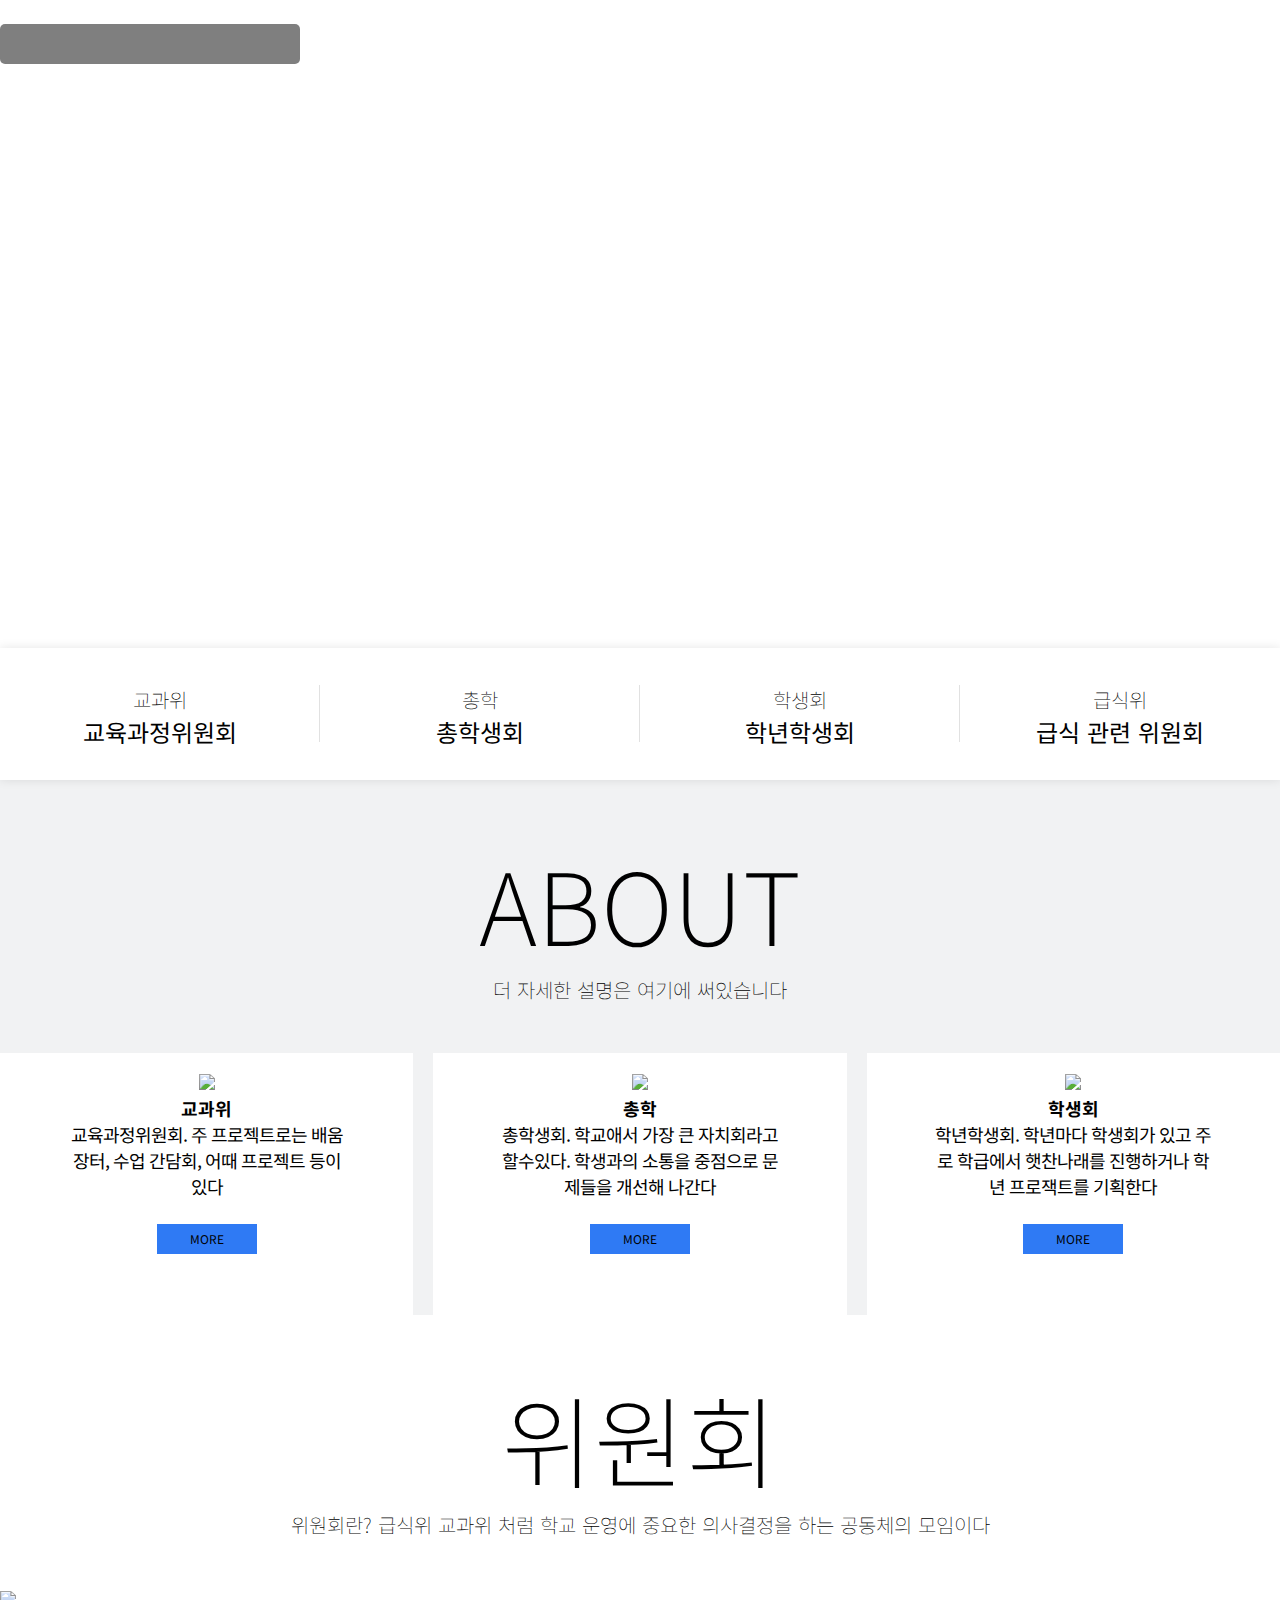
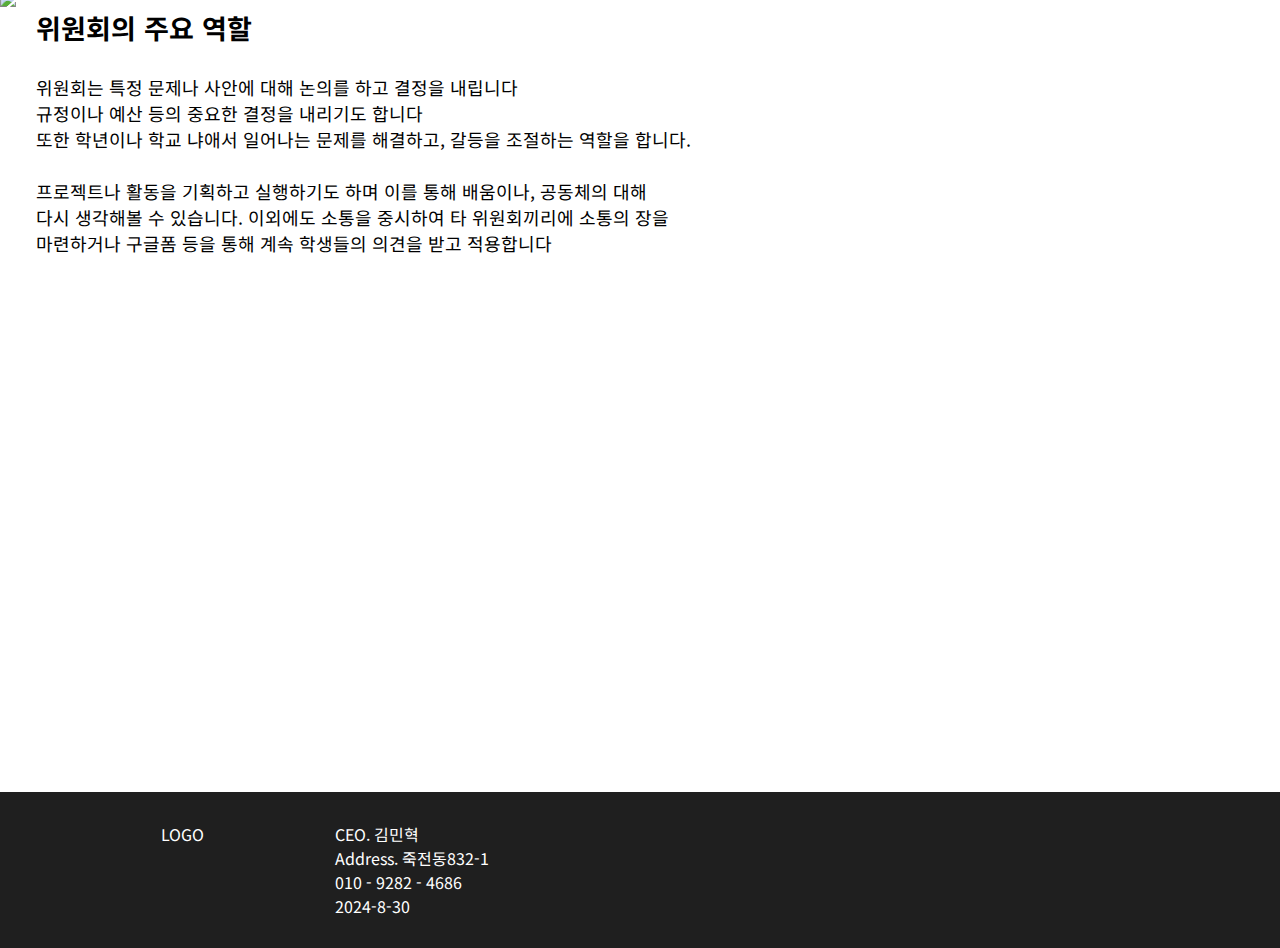
==== design.index.html @ 4ee1572b "Add files via upload" ====
<!doctype html>
<html lang="ko">

<head>
  <link href="https://fonts.googleapis.com/css2?family=Noto+Sans+KR&display=swap" rel="stylesheet">
  <link rel="stylesheet" type="text/css" href="style.css">
  <meta name="viewport" content="width=device-width, initial-scale=1.0">
</head>
</head>

<body>
  <div class="wrap">
    <div class="intro_bg">
      <div class="header">
        <div class="searchArea">
          <div class="menu-toggle">
            <form>
              <input type="search" placeholder="search">
              <span>검색</span>
            </form>
          </div>
          <ul class="nav">
            <li><a href="#">HOME</a></li>
            <li><a href="#">ABOUT</a></li>
            <li><a href="#">SERVICE</a></li>
            <li><a href="#">CONTACT</a></li>

          </ul>
        </div>
        <div class="intro_text">
          <h1>연결의 장</h1>
          <h4 class="contents1">사이트의 오신것을 환영합니다. 이 사이트는 교과위, 총학, 학생회 등의 여러 자치회와 그 자치회가 하는일을 설명하고 있고 보다 쉬운 건의 시스템을 탑재하고
            있습니다.</h4>
        </div>
      </div>
    </div>
    <!-- intro end-->
    <ul class="amount">
      <li>
        <div>
          <div class="contents1">교과위</div>
          <div class="result">교육과정위원회</div>
        </div>
      </li>
      <li>
        <div>
          <div class="contents1">총학</div>
          <div class="result">총학생회</div>
        </div>
      </li>
      <li>
        <div>
          <div class="contents1">학생회</div>
          <div class="result">학년학생회</div>
        </div>
      </li>
      <li>
        <div>
          <div class="contents1">급식위</div>
          <div class="result">급식 관련 위원회</div>
        </div>
      </li>
    </ul>
    <!-- amount end -->

    <div class="main_text0">
      <h1>ABOUT</h1>
      <div class="contents1">더 자세한 설명은 여기에 써있습니다</div>
      <ul class="icons">
        <li>
          <div class="icon_img">
            <img src="image/icon2.png">
          </div>
          <div class="contents1_bold">교과위</div>
          <div class="contents2">
            교육과정위원회. 주 프로젝트로는 배움장터, 수업 간담회, 어때 프로젝트 등이 있다
          </div>
          <div class="more">
            <a href="http://172.16.1.200:6700">MORE</a>
          </div>
        </li>

        <li>
          <div class="icon_img">
            <img src="image/icon0.png">
          </div>
          <div class="contents1_bold">총학</div>
          <div class="contents2">
            총학생회. 학교애서 가장 큰 자치회라고 할수있다. 학생과의 소통을 중점으로 문제들을 개선해 나간다
          </div>
          <div class="more">
            <a href="http://172.16.1.200:6700">MORE</a>
          </div>
        </li>

        <li>
          <div class="icon_img">
            <img src="image/icon1.png">
          </div>
          <div class="contents1_bold">학생회</div>
          <div class="contents2">
            학년학생회. 학년마다 학생회가 있고 주로 학급에서 햇찬나래를 진행하거나 학년 프로잭트를 기획한다
          </div>
          <div class="more">
            <a href="http://172.16.1.200:6700">MORE</a>
          </div>
        </li>
      </ul>
    </div>
    <div class="main_text1">
      <h1>위원회</h1>
      <div class="contents1">위원회란? 급식위 교과위 처럼 학교 운영에 중요한 의사결정을 하는 공동체의 모임이다</div>
      <div class="service">
        <div class="food_photo">
          <img src="image/ewoo-logo.png">
        </div>
        <div class="contents2">
          <h2>위원회의 주요 역할</h2>
          위원회는 특정 문제나 사안에 대해 논의를 하고 결정을 내립니다<br>
          규정이나 예산 등의 중요한 결정을 내리기도 합니다 <br>
          또한 학년이나 학교 냐애서 일어나는 문제를 해결하고, 갈등을 조절하는 역할을 합니다. <br><br>

          프로젝트나 활동을 기획하고 실행하기도 하며 이를 통해 배움이나, 공동체의 대해<br>
          다시 생각해볼 수 있습니다. 이외에도 소통을 중시하여 타 위원회끼리에 소통의 장을 <br>
          마련하거나 구글폼 등을 통해 계속 학생들의 의견을 받고 적용합니다<br>
        </div>
      </div>
    </div>

    <div class="main_text2">
      <ul>
        <li>
          <div>
            <h1>CONTACT</h1>
          </div>
          <div>우리에게 파트너십을 신청하거나, 고객이 되어주세요</div>
          <div class="more2">더 알아보기</div>
        </li>
        <li></li>
      </ul>
    </div>

    <div class="footer">
      <div>LOGO</div>
      <div>
        CEO. 김민혁<br>
        Address. 죽전동832-1<br>
        010 - 9282 - 4686<br>
        2024-8-30
      </div>
    </div>
  </div>
  <script src="script.js"></script>
</body>

</html>
---- style.css ----
* {
  font-family: 'Noto Sans KR', sans-serif;
  list-style: none;
  text-decoration: none;
  border-collapse: collapse;
  margin: 0px;
  padding: 0px;
  color: #000;
}

h1 {
  font-size: 100px;
  font-weight: 200;
}

.contents1 {
  font-size: 20px;
  font-weight: lighter;
}

.contents2 {
  font-size: 18px;
}

.contents3 {
  font-size: 14px;
  font-weight: 100;
}

.contents1_bold {
  font-size: 18px;
  font-weight: bold;
}

/* --- */

.result {
  font-size: 24px;
}

.intro_bg {
  background-image: url("image/intro.png");
  width: 100%;
  height: 714px;
}

.header {
  width: 1280px;
  margin: auto;
  display: flex;
  height: 86px;
}

.searchArea {
  width: 300px;
  height: 40px;
  background: rgba(0, 0, 0, 0.5);
  border-radius: 5px;
  margin-top: 24px;
}

.searchArea>form>input {
  border: none;
  width: 250px;
  height: 40px;
  background: rgba(0, 0, 0, 0.0);
  color: #fff;
  padding-left: 10px;
}

.searchArea>form>span {
  width: 50px;
  color: #fff;
}

.nav {
  display: flex;
  justify-content: flex-end;
  width: calc(1280px - 300px);
  line-height: 86px;
}

.nav>li {
  margin-left: 84px;
}

.nav>li>a {
  color: #fff;
}

.amount {
  position: relative;
  top: -66px;
  display: flex;
  width: 1280px;
  background: #fff;
  box-shadow: 0px 0px 10px rgba(0, 0, 0, 0.1);
  margin: auto;
}

.amount>li {
  flex: 1;
  height: 132px;
}

.amount>li>div {
  text-align: center;
  margin-top: 37px;
  height: 57px;
}

.amount>li:not(:last-child)>div {
  border-right: 1px solid #E1E1E1;
}

.intro_text {
  width: 100%;
  margin: 231px auto 231px auto;
  text-align: center;
}

.intro_text>h1,
.intro_text>h4 {
  color: #fff;
}

/* main_text0 */

.main_text0 {
  width: 100%;
  height: 601px;
  margin-top: -132px;
  background: #f1f2f3;
}

.main_text0>h1 {
  padding-top: 116px;
  text-align: center;
}

.main_text0>.contents1 {
  text-align: center;
}

.icons {
  display: flex;
  width: 1280px;
  height: 302px;
  /* background: orange; */
  margin: auto;
}

.icons>li {
  flex: 1;
  background: white;
  margin-top: 49px;
  height: 302px;
  text-align: center;
}

.icons>li>.icon_img {
  margin-top: 18px;
}

.icons>li:not(:last-child) {
  margin-right: 20px;
}

.icons .contents2 {
  width: 280px;
  margin: auto;
  letter-spacing: -1px;
}

.more {
  width: 100px;
  height: 30px;
  background: #2F7AF4;
  color: #fff;
  font-size: 12px;
  line-height: 30px;
  margin: 25px auto;
}

/* main_text1*/

.main_text1 {
  width: 100%;
  height: 659px;
  /* margin-top:-132px; */
  /* background: #2F7AF4 */
}

.main_text1>h1 {
  padding-top: 50px;
  text-align: center;
}

.main_text1>.contents1 {
  text-align: center;
}

.service {
  width: 1280px;
  display: flex;
  margin: 49px auto;
  height: 427px;
}

.service>.contents2 {
  padding: 20px;
}

.service>.contents2>h2 {
  margin-bottom: 27px;
}

/* main_text2 */
.main_text2 {
  width: 100%;
  height: 418px;
  background-image: url("image/contact.png");
}

.main_text2>ul {
  display: flex;
  padding-top: 138px;
}

.main_text2>ul>li {
  flex: 1;
  text-align: center;
}

.main_text2>ul>li>div,
.main_text2>ul>li>div>h1 {
  color: #fff;
}

.more2 {
  width: 220px;
  height: 40px;
  border: 1px solid #fff;
  color: #fff;
  line-height: 40px;
  cursor: pointer;
  margin: 16px auto;
}

.footer {
  display: flex;
  background: #1f1f1f;
  padding: 30px;
}

.footer>div:first-child {
  flex: 3;
  text-align: center;
  color: #fff;
}

.footer>div:last-child {
  flex: 9;
  color: #fff;
}

.menu-toggle {
  display: none;
  flex-direction: column;
  justify-content: space-around;
  width: 30px;
  height: 25px;
  background: transparent;
  border: none;
  cursor: pointer;
  padding: 0;
  z-index: 10;
}

.menu-toggle span {
  width: 30px;
  height: 3px;
  background: #fff;
}

/* 모바일 최적화를 위한 미디어 쿼리 */
@media (max-width: 768px) {
  .menu-toggle {
    display: flex;
    margin: 20px;
  }

  .nav {
    display: none;
    flex-direction: column;
    position: absolute;
    top: 60px;
    left: 0;
    width: 100%;
    background: rgba(0, 0, 0, 0.8);
  }

  .nav.active {
    display: flex;
  }

  .nav > li {
    margin: 0;
    text-align: center;
  }

  .intro_text {
    margin: 100px auto;
    padding: 0 20px;
  }

  .intro_text h1 {
    font-size: 40px;
  }

  .intro_text h4 {
    font-size: 16px;
  }

  .main_text0, .main_text1, .main_text2 {
    padding: 0 20px;
  }

  .icons, .service {
    width: 100%;
  }

  .food_photo {
    text-align: center;
  }

  .food_photo img {
    max-width: 100%;
    height: auto;
  }
}
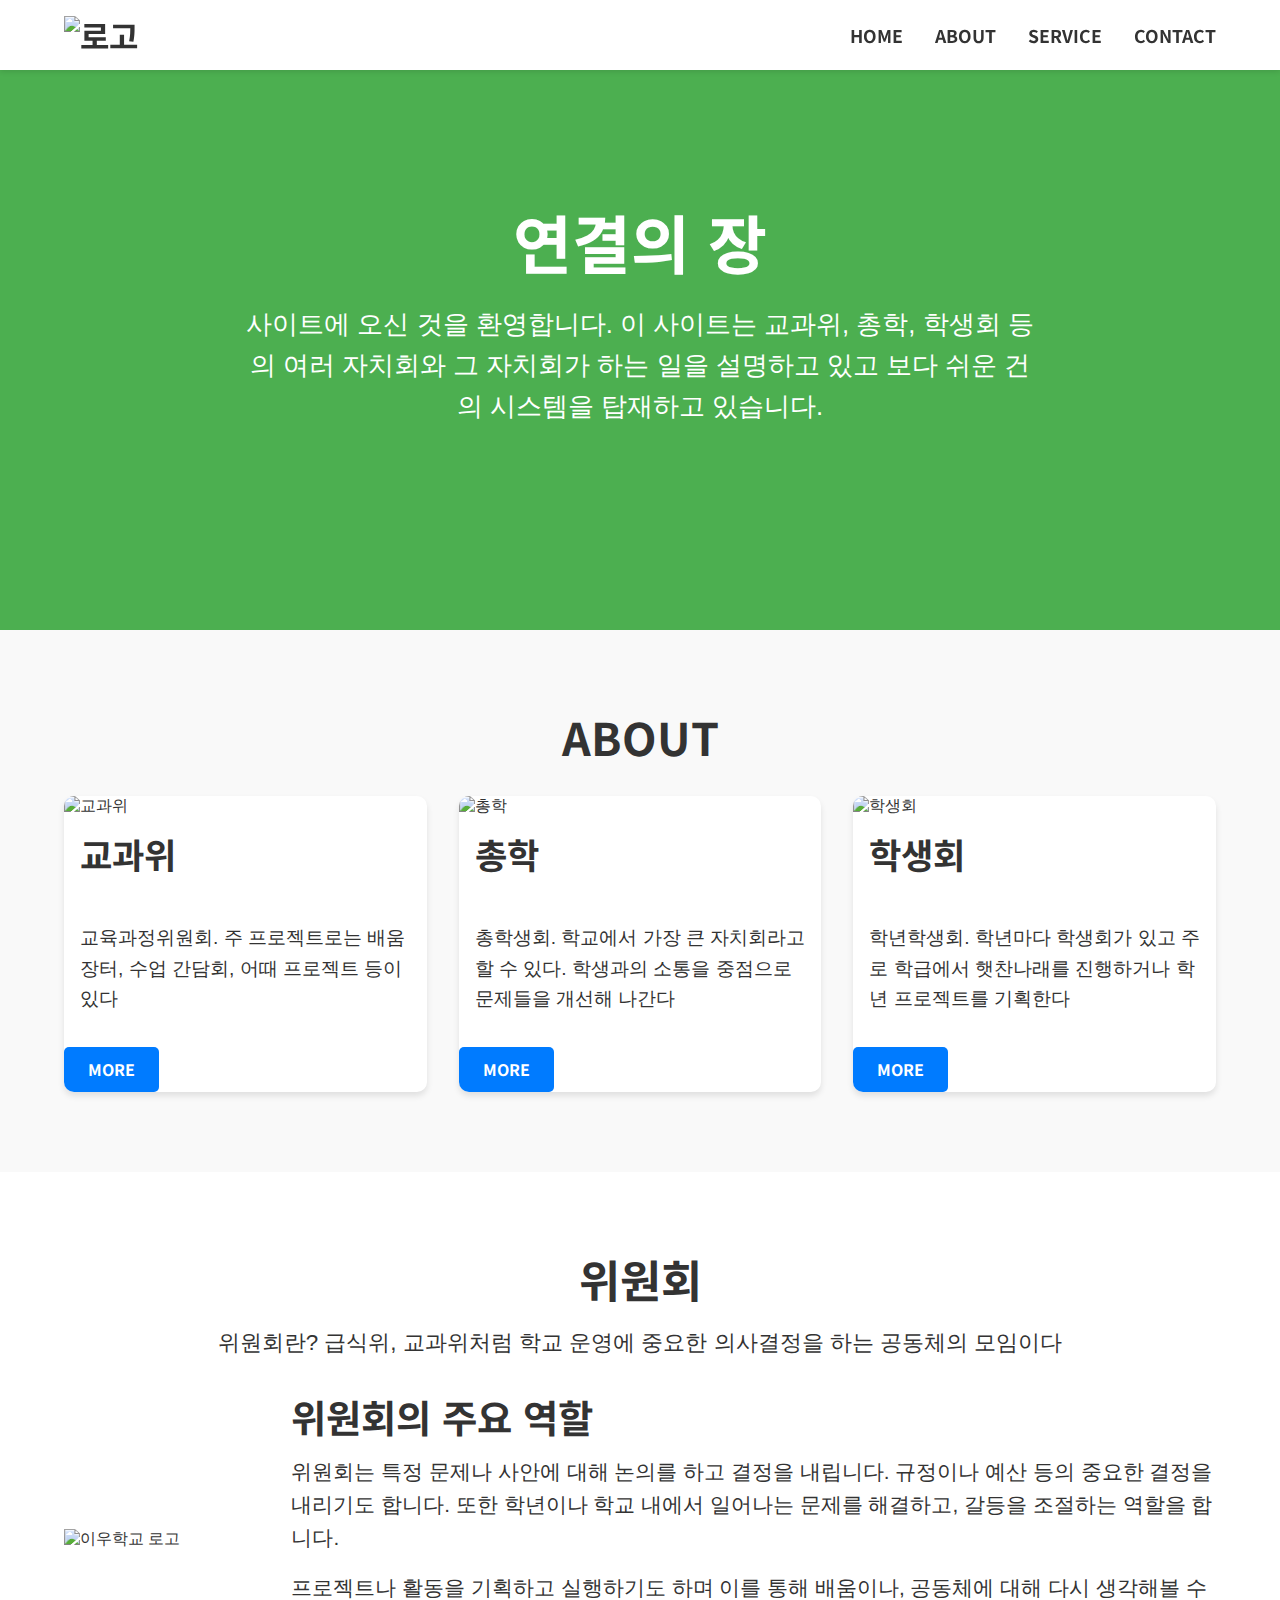
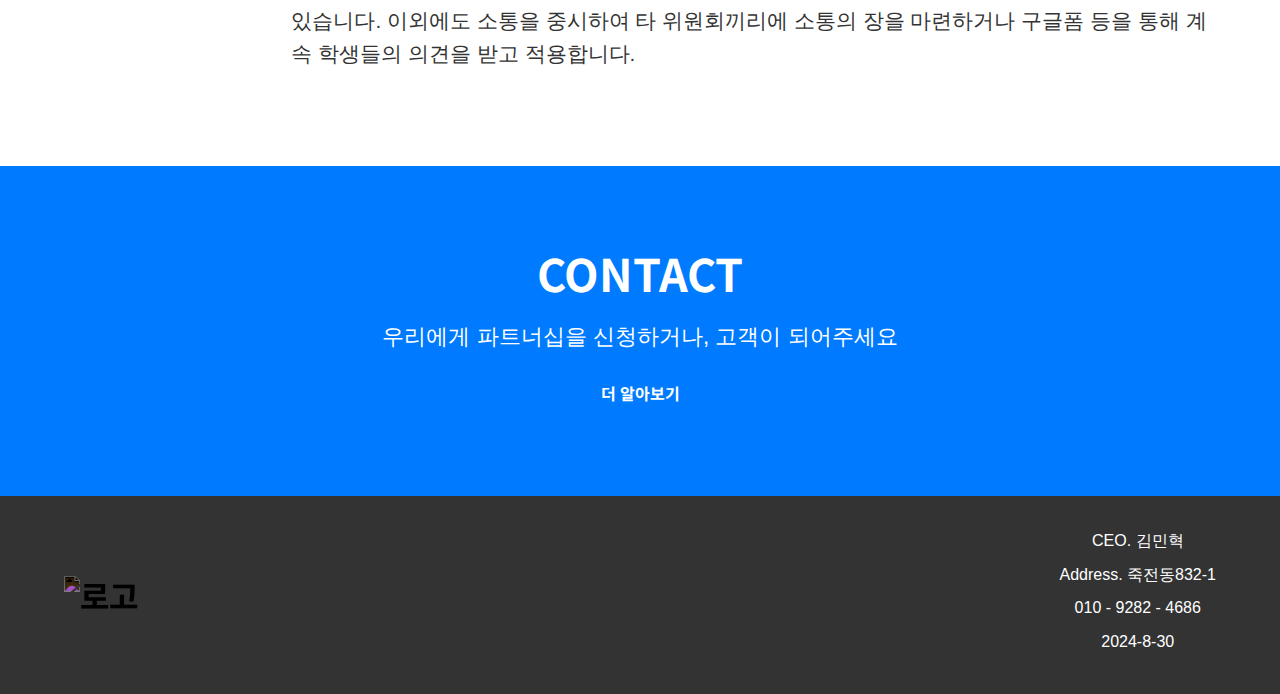
==== commit 18dca966: "Add files via upload" ====
--- a/design.index.html
+++ b/design.index.html
@@ -2,154 +2,110 @@
 <html lang="ko">
 
 <head>
-  <link href="https://fonts.googleapis.com/css2?family=Noto+Sans+KR&display=swap" rel="stylesheet">
+  <meta charset="UTF-8">
+  <meta name="viewport" content="width=device-width, initial-scale=1.0">
+  <title>연결의 장</title>
   <link rel="stylesheet" type="text/css" href="style.css">
-  <meta name="viewport" content="width=device-width, initial-scale=1.0">
-</head>
 </head>
 
 <body>
-  <div class="wrap">
-    <div class="intro_bg">
-      <div class="header">
-        <div class="searchArea">
-          <div class="menu-toggle">
-            <form>
-              <input type="search" placeholder="search">
-              <span>검색</span>
-            </form>
+  <header>
+    <div class="container">
+      <nav>
+        <div class="logo">
+          <img src="image/logo.png" alt="로고">
+        </div>
+        <ul class="nav-links">
+          <li><a href="#home">HOME</a></li>
+          <li><a href="#about">ABOUT</a></li>
+          <li><a href="#service">SERVICE</a></li>
+          <li><a href="#contact">CONTACT</a></li>
+        </ul>
+        <div class="burger">
+          <div class="line1"></div>
+          <div class="line2"></div>
+          <div class="line3"></div>
+        </div>
+      </nav>
+    </div>
+  </header>
+
+  <main>
+    <section id="home" class="hero">
+      <div class="container">
+        <h1>연결의 장</h1>
+        <p>사이트에 오신 것을 환영합니다. 이 사이트는 교과위, 총학, 학생회 등의 여러 자치회와 그 자치회가 하는 일을 설명하고 있고 보다 쉬운 건의 시스템을 탑재하고 있습니다.</p>
+      </div>
+    </section>
+
+    <section id="about" class="about">
+      <div class="container">
+        <h2>ABOUT</h2>
+        <div class="card-grid">
+          <div class="card">
+            <img src="image/icon2.png" alt="교과위">
+            <h3>교과위</h3>
+            <p>교육과정위원회. 주 프로젝트로는 배움장터, 수업 간담회, 어때 프로젝트 등이 있다</p>
+            <a href="#" class="btn">MORE</a>
           </div>
-          <ul class="nav">
-            <li><a href="#">HOME</a></li>
-            <li><a href="#">ABOUT</a></li>
-            <li><a href="#">SERVICE</a></li>
-            <li><a href="#">CONTACT</a></li>
+          <div class="card">
+            <img src="image/icon0.png" alt="총학">
+            <h3>총학</h3>
+            <p>총학생회. 학교에서 가장 큰 자치회라고 할 수 있다. 학생과의 소통을 중점으로 문제들을 개선해 나간다</p>
+            <a href="#" class="btn">MORE</a>
+          </div>
+          <div class="card">
+            <img src="image/icon1.png" alt="학생회">
+            <h3>학생회</h3>
+            <p>학년학생회. 학년마다 학생회가 있고 주로 학급에서 햇찬나래를 진행하거나 학년 프로젝트를 기획한다</p>
+            <a href="#" class="btn">MORE</a>
+          </div>
+        </div>
+      </div>
+    </section>
 
-          </ul>
+    <section id="service" class="service">
+      <div class="container">
+        <h2>위원회</h2>
+        <p>위원회란? 급식위, 교과위처럼 학교 운영에 중요한 의사결정을 하는 공동체의 모임이다</p>
+        <div class="service-content">
+          <img src="image/ewoo-logo.png" alt="이우학교 로고">
+          <div>
+            <h3>위원회의 주요 역할</h3>
+            <p>위원회는 특정 문제나 사안에 대해 논의를 하고 결정을 내립니다. 규정이나 예산 등의 중요한 결정을 내리기도 합니다. 또한 학년이나 학교 내에서 일어나는 문제를 해결하고, 갈등을 조절하는
+              역할을 합니다.</p>
+            <p>프로젝트나 활동을 기획하고 실행하기도 하며 이를 통해 배움이나, 공동체에 대해 다시 생각해볼 수 있습니다. 이외에도 소통을 중시하여 타 위원회끼리에 소통의 장을 마련하거나 구글폼 등을 통해
+              계속 학생들의 의견을 받고 적용합니다.</p>
+          </div>
         </div>
-        <div class="intro_text">
-          <h1>연결의 장</h1>
-          <h4 class="contents1">사이트의 오신것을 환영합니다. 이 사이트는 교과위, 총학, 학생회 등의 여러 자치회와 그 자치회가 하는일을 설명하고 있고 보다 쉬운 건의 시스템을 탑재하고
-            있습니다.</h4>
+      </div>
+    </section>
+
+    <section id="contact" class="contact">
+      <div class="container">
+        <h2>CONTACT</h2>
+        <p>우리에게 파트너십을 신청하거나, 고객이 되어주세요</p>
+        <a href="#" class="btn">더 알아보기</a>
+      </div>
+    </section>
+  </main>
+
+  <footer>
+    <div class="container">
+      <div class="footer-content">
+        <div class="logo">
+          <img src="image/logo.png" alt="로고">
+        </div>
+        <div class="contact-info">
+          <p>CEO. 김민혁</p>
+          <p>Address. 죽전동832-1</p>
+          <p>010 - 9282 - 4686</p>
+          <p>2024-8-30</p>
         </div>
       </div>
     </div>
-    <!-- intro end-->
-    <ul class="amount">
-      <li>
-        <div>
-          <div class="contents1">교과위</div>
-          <div class="result">교육과정위원회</div>
-        </div>
-      </li>
-      <li>
-        <div>
-          <div class="contents1">총학</div>
-          <div class="result">총학생회</div>
-        </div>
-      </li>
-      <li>
-        <div>
-          <div class="contents1">학생회</div>
-          <div class="result">학년학생회</div>
-        </div>
-      </li>
-      <li>
-        <div>
-          <div class="contents1">급식위</div>
-          <div class="result">급식 관련 위원회</div>
-        </div>
-      </li>
-    </ul>
-    <!-- amount end -->
+  </footer>
 
-    <div class="main_text0">
-      <h1>ABOUT</h1>
-      <div class="contents1">더 자세한 설명은 여기에 써있습니다</div>
-      <ul class="icons">
-        <li>
-          <div class="icon_img">
-            <img src="image/icon2.png">
-          </div>
-          <div class="contents1_bold">교과위</div>
-          <div class="contents2">
-            교육과정위원회. 주 프로젝트로는 배움장터, 수업 간담회, 어때 프로젝트 등이 있다
-          </div>
-          <div class="more">
-            <a href="http://172.16.1.200:6700">MORE</a>
-          </div>
-        </li>
-
-        <li>
-          <div class="icon_img">
-            <img src="image/icon0.png">
-          </div>
-          <div class="contents1_bold">총학</div>
-          <div class="contents2">
-            총학생회. 학교애서 가장 큰 자치회라고 할수있다. 학생과의 소통을 중점으로 문제들을 개선해 나간다
-          </div>
-          <div class="more">
-            <a href="http://172.16.1.200:6700">MORE</a>
-          </div>
-        </li>
-
-        <li>
-          <div class="icon_img">
-            <img src="image/icon1.png">
-          </div>
-          <div class="contents1_bold">학생회</div>
-          <div class="contents2">
-            학년학생회. 학년마다 학생회가 있고 주로 학급에서 햇찬나래를 진행하거나 학년 프로잭트를 기획한다
-          </div>
-          <div class="more">
-            <a href="http://172.16.1.200:6700">MORE</a>
-          </div>
-        </li>
-      </ul>
-    </div>
-    <div class="main_text1">
-      <h1>위원회</h1>
-      <div class="contents1">위원회란? 급식위 교과위 처럼 학교 운영에 중요한 의사결정을 하는 공동체의 모임이다</div>
-      <div class="service">
-        <div class="food_photo">
-          <img src="image/ewoo-logo.png">
-        </div>
-        <div class="contents2">
-          <h2>위원회의 주요 역할</h2>
-          위원회는 특정 문제나 사안에 대해 논의를 하고 결정을 내립니다<br>
-          규정이나 예산 등의 중요한 결정을 내리기도 합니다 <br>
-          또한 학년이나 학교 냐애서 일어나는 문제를 해결하고, 갈등을 조절하는 역할을 합니다. <br><br>
-
-          프로젝트나 활동을 기획하고 실행하기도 하며 이를 통해 배움이나, 공동체의 대해<br>
-          다시 생각해볼 수 있습니다. 이외에도 소통을 중시하여 타 위원회끼리에 소통의 장을 <br>
-          마련하거나 구글폼 등을 통해 계속 학생들의 의견을 받고 적용합니다<br>
-        </div>
-      </div>
-    </div>
-
-    <div class="main_text2">
-      <ul>
-        <li>
-          <div>
-            <h1>CONTACT</h1>
-          </div>
-          <div>우리에게 파트너십을 신청하거나, 고객이 되어주세요</div>
-          <div class="more2">더 알아보기</div>
-        </li>
-        <li></li>
-      </ul>
-    </div>
-
-    <div class="footer">
-      <div>LOGO</div>
-      <div>
-        CEO. 김민혁<br>
-        Address. 죽전동832-1<br>
-        010 - 9282 - 4686<br>
-        2024-8-30
-      </div>
-    </div>
-  </div>
   <script src="script.js"></script>
 </body>
 
--- a/style.css
+++ b/style.css
@@ -1,341 +1,337 @@
+@import url('https://fonts.googleapis.com/css2?family=Noto+Sans+KR:wght@400;700&display=swap');
+
 * {
+  margin: 0;
+  padding: 0;
+  box-sizing: border-box;
+}
+
+body {
+  color: #333;
+  font-size: 16px;
+  font-family: -apple-system, BlinkMacSystemFont, "Segoe UI", Roboto, Helvetica, Arial, sans-serif;
+}
+
+.container {
+  width: 90%;
+  max-width: 1200px;
+  margin: 0 auto;
+}
+
+h1, h2, h3, a, li, .logo, .btn {
   font-family: 'Noto Sans KR', sans-serif;
+  font-weight: 700;
+  line-height: 1.2;
+}
+
+h1 {
+  font-size: 3.5rem;
+  margin-bottom: 1rem;
+}
+
+h2 {
+  font-size: 2.8rem;
+  margin-bottom: 1.2rem;
+  text-align: center;
+}
+
+h3 {
+  font-size: 2.2rem;
+  margin-bottom: 1rem;
+}
+
+p {
+  font-size: 1.4rem;
+  margin-bottom: 1rem;
+  line-height: 1.6;
+  text-align: center;
+}
+
+a, li {
+  font-size: 1.1rem;
+}
+
+/* Header */
+header {
+  background-color: #fff;
+  box-shadow: 0 2px 5px rgba(0,0,0,0.1);
+  position: fixed;
+  width: 100%;
+  z-index: 1000;
+}
+
+nav {
+  display: flex;
+  justify-content: space-between;
+  align-items: center;
+  padding: 1rem 0;
+}
+
+.logo {
+  font-size: 2rem;
+}
+
+
+.nav-links {
+  display: flex;
   list-style: none;
+}
+
+.nav-links li {
+  margin-left: 2rem;
+}
+
+.nav-links a {
   text-decoration: none;
-  border-collapse: collapse;
-  margin: 0px;
-  padding: 0px;
-  color: #000;
-}
-
-h1 {
-  font-size: 100px;
-  font-weight: 200;
-}
-
-.contents1 {
-  font-size: 20px;
-  font-weight: lighter;
-}
-
-.contents2 {
-  font-size: 18px;
-}
-
-.contents3 {
-  font-size: 14px;
-  font-weight: 100;
-}
-
-.contents1_bold {
-  font-size: 18px;
-  font-weight: bold;
-}
-
-/* --- */
-
-.result {
-  font-size: 24px;
-}
-
-.intro_bg {
-  background-image: url("image/intro.png");
-  width: 100%;
-  height: 714px;
-}
-
-.header {
-  width: 1280px;
-  margin: auto;
-  display: flex;
-  height: 86px;
-}
-
-.searchArea {
-  width: 300px;
-  height: 40px;
-  background: rgba(0, 0, 0, 0.5);
-  border-radius: 5px;
-  margin-top: 24px;
-}
-
-.searchArea>form>input {
-  border: none;
-  width: 250px;
-  height: 40px;
-  background: rgba(0, 0, 0, 0.0);
-  color: #fff;
-  padding-left: 10px;
-}
-
-.searchArea>form>span {
-  width: 50px;
-  color: #fff;
-}
-
-.nav {
-  display: flex;
-  justify-content: flex-end;
-  width: calc(1280px - 300px);
-  line-height: 86px;
-}
-
-.nav>li {
-  margin-left: 84px;
-}
-
-.nav>li>a {
-  color: #fff;
-}
-
-.amount {
-  position: relative;
-  top: -66px;
-  display: flex;
-  width: 1280px;
-  background: #fff;
-  box-shadow: 0px 0px 10px rgba(0, 0, 0, 0.1);
-  margin: auto;
-}
-
-.amount>li {
-  flex: 1;
-  height: 132px;
-}
-
-.amount>li>div {
-  text-align: center;
-  margin-top: 37px;
-  height: 57px;
-}
-
-.amount>li:not(:last-child)>div {
-  border-right: 1px solid #E1E1E1;
-}
-
-.intro_text {
-  width: 100%;
-  margin: 231px auto 231px auto;
-  text-align: center;
-}
-
-.intro_text>h1,
-.intro_text>h4 {
-  color: #fff;
-}
-
-/* main_text0 */
-
-.main_text0 {
-  width: 100%;
-  height: 601px;
-  margin-top: -132px;
-  background: #f1f2f3;
-}
-
-.main_text0>h1 {
-  padding-top: 116px;
-  text-align: center;
-}
-
-.main_text0>.contents1 {
-  text-align: center;
-}
-
-.icons {
-  display: flex;
-  width: 1280px;
-  height: 302px;
-  /* background: orange; */
-  margin: auto;
-}
-
-.icons>li {
-  flex: 1;
-  background: white;
-  margin-top: 49px;
-  height: 302px;
-  text-align: center;
-}
-
-.icons>li>.icon_img {
-  margin-top: 18px;
-}
-
-.icons>li:not(:last-child) {
-  margin-right: 20px;
-}
-
-.icons .contents2 {
-  width: 280px;
-  margin: auto;
-  letter-spacing: -1px;
-}
-
-.more {
-  width: 100px;
-  height: 30px;
-  background: #2F7AF4;
-  color: #fff;
-  font-size: 12px;
-  line-height: 30px;
-  margin: 25px auto;
-}
-
-/* main_text1*/
-
-.main_text1 {
-  width: 100%;
-  height: 659px;
-  /* margin-top:-132px; */
-  /* background: #2F7AF4 */
-}
-
-.main_text1>h1 {
-  padding-top: 50px;
-  text-align: center;
-}
-
-.main_text1>.contents1 {
-  text-align: center;
-}
-
-.service {
-  width: 1280px;
-  display: flex;
-  margin: 49px auto;
-  height: 427px;
-}
-
-.service>.contents2 {
-  padding: 20px;
-}
-
-.service>.contents2>h2 {
-  margin-bottom: 27px;
-}
-
-/* main_text2 */
-.main_text2 {
-  width: 100%;
-  height: 418px;
-  background-image: url("image/contact.png");
-}
-
-.main_text2>ul {
-  display: flex;
-  padding-top: 138px;
-}
-
-.main_text2>ul>li {
-  flex: 1;
-  text-align: center;
-}
-
-.main_text2>ul>li>div,
-.main_text2>ul>li>div>h1 {
-  color: #fff;
-}
-
-.more2 {
-  width: 220px;
-  height: 40px;
-  border: 1px solid #fff;
-  color: #fff;
-  line-height: 40px;
+  color: #333;
+  font-size: 1.1rem;
+}
+
+.burger {
+  display: none;
   cursor: pointer;
-  margin: 16px auto;
-}
-
-.footer {
-  display: flex;
-  background: #1f1f1f;
-  padding: 30px;
-}
-
-.footer>div:first-child {
-  flex: 3;
+}
+
+.burger div {
+  width: 35px;
+  height: 5px;
+  background-color: #333;
+  margin: 6px 0;
+}
+
+.hero {
+  background-color: #4CAF50;  /* 초록색 */
+  height: 70vh;  /* 100vh에서 70vh로 변경 */
+  display: flex;
+  align-items: center;
   text-align: center;
   color: #fff;
-}
-
-.footer>div:last-child {
-  flex: 9;
+  padding: 2rem 0;  /* 상하 패딩 추가 */
+}
+
+.hero h1 {
+  font-size: 4rem;
+  margin-bottom: 1.5rem;
+}
+
+.hero p {
+  font-size: 1.6rem;
+  max-width: 800px;
+  margin: 0 auto;
+}
+
+/* About Section */
+.about {
+  padding: 5rem 0;
+  background-color: #f9f9f9;
+}
+
+.card-grid {
+  display: grid;
+  grid-template-columns: repeat(auto-fit, minmax(300px, 1fr));
+  gap: 2rem;
+  margin-top: 2rem;
+}
+
+.card {
+  background-color: #fff;
+  border-radius: 10px;
+  overflow: hidden;
+  box-shadow: 0 4px 6px rgba(0,0,0,0.1);
+}
+
+.card img {
+  width: 100%;
+  height: auto;
+  object-fit: cover;
+}
+
+.card h3, .card p {
+  padding: 1rem;
+  text-align: left;
+}
+
+.card h3 {
+  font-size: 2.2rem;
+}
+
+.card p {
+  font-size: 1.2rem;
+}
+
+.btn {
+  display: inline-block;
+  background-color: #007bff;
   color: #fff;
-}
-
-.menu-toggle {
-  display: none;
-  flex-direction: column;
-  justify-content: space-around;
-  width: 30px;
-  height: 25px;
-  background: transparent;
-  border: none;
-  cursor: pointer;
-  padding: 0;
-  z-index: 10;
-}
-
-.menu-toggle span {
-  width: 30px;
-  height: 3px;
-  background: #fff;
-}
-
-/* 모바일 최적화를 위한 미디어 쿼리 */
-@media (max-width: 768px) {
-  .menu-toggle {
+  padding: 0.8rem 1.5rem;
+  text-decoration: none;
+  border-radius: 5px;
+  font-size: 1rem;
+}
+
+/* Service Section */
+.service {
+  padding: 5rem 0;
+}
+
+.service-content {
+  display: flex;
+  align-items: center;
+  gap: 2rem;
+  margin-top: 2rem;
+}
+
+.service-content img {
+  width: 40%;
+  max-width: 400px;
+}
+
+.service-content h3 {
+  font-size: 2.4rem;
+  text-align: left;
+}
+
+.service-content p {
+  font-size: 1.3rem;
+  text-align: left;
+}
+
+/* Contact Section */
+.contact {
+  background-color: #007bff;
+  color: #fff;
+  padding: 5rem 0;
+  text-align: center;
+}
+
+/* Footer */
+footer {
+  background-color: #333;
+  color: #fff;
+  padding: 2rem 0;
+}
+
+.footer-content {
+  display: flex;
+  justify-content: space-between;
+  align-items: center;
+}
+
+.contact-info p {
+  font-size: 1rem;
+  margin-bottom: 0.5rem;
+}
+
+/* Responsive Design */
+@media screen and (max-width: 768px) {
+  h1 {
+    font-size: 2.5rem;
+  }
+
+  h2 {
+    font-size: 2.4rem;
+  }
+
+  h3 {
+    font-size: 1.8rem;
+  }
+
+  p, a, li {
+    font-size: 1.2rem;
+  }
+
+  .hero h1 {
+    font-size: 3.5rem;
+  }
+
+  .hero p {
+    font-size: 1.4rem;
+  }
+
+  .nav-links {
+    position: absolute;
+    right: 0px;
+    height: 92vh;
+    top: 8vh;
+    background-color: #fff;
     display: flex;
-    margin: 20px;
-  }
-
-  .nav {
-    display: none;
     flex-direction: column;
-    position: absolute;
-    top: 60px;
-    left: 0;
+    align-items: center;
+    width: 50%;
+    transform: translateX(100%);
+    transition: transform 0.5s ease-in;
+  }
+
+  .nav-links li {
+    opacity: 0;
+  }
+
+  .burger {
+    display: block;
+  }
+
+  .service-content {
+    flex-direction: column;
+  }
+
+  .service-content img {
     width: 100%;
-    background: rgba(0, 0, 0, 0.8);
-  }
-
-  .nav.active {
-    display: flex;
-  }
-
-  .nav > li {
-    margin: 0;
-    text-align: center;
-  }
-
-  .intro_text {
-    margin: 100px auto;
-    padding: 0 20px;
-  }
-
-  .intro_text h1 {
-    font-size: 40px;
-  }
-
-  .intro_text h4 {
-    font-size: 16px;
-  }
-
-  .main_text0, .main_text1, .main_text2 {
-    padding: 0 20px;
-  }
-
-  .icons, .service {
-    width: 100%;
-  }
-
-  .food_photo {
-    text-align: center;
-  }
-
-  .food_photo img {
-    max-width: 100%;
-    height: auto;
-  }
+  }
+
+  .card h3 {
+    font-size: 1.8rem;
+  }
+
+  .card p {
+    font-size: 1.1rem;
+  }
+
+  .service-content h3 {
+    font-size: 2rem;
+  }
+
+  .service-content p {
+    font-size: 1.2rem;
+  }
+}
+
+.nav-active {
+  transform: translateX(0%);
+}
+
+@keyframes navLinkFade {
+  from {
+    opacity: 0;
+    transform: translateX(50px);
+  }
+  to {
+    opacity: 1;
+    transform: translateX(0px);
+  }
+}
+
+.toggle .line1 {
+  transform: rotate(-45deg) translate(-5px,6px);
+}
+
+.toggle .line2 {
+  opacity: 0;
+}
+
+.toggle .line3 {
+  transform: rotate(45deg) translate(-5px,-6px);
+}
+
+@media screen and (max-width: 768px) {
+  .hero {
+    height: 50vh;  /* 모바일에서는 높이를 더 줄임 */
+  }
+}
+
+html {
+  scroll-behavior: smooth;
+}
+
+footer .logo img {
+  filter: invert(1);
 }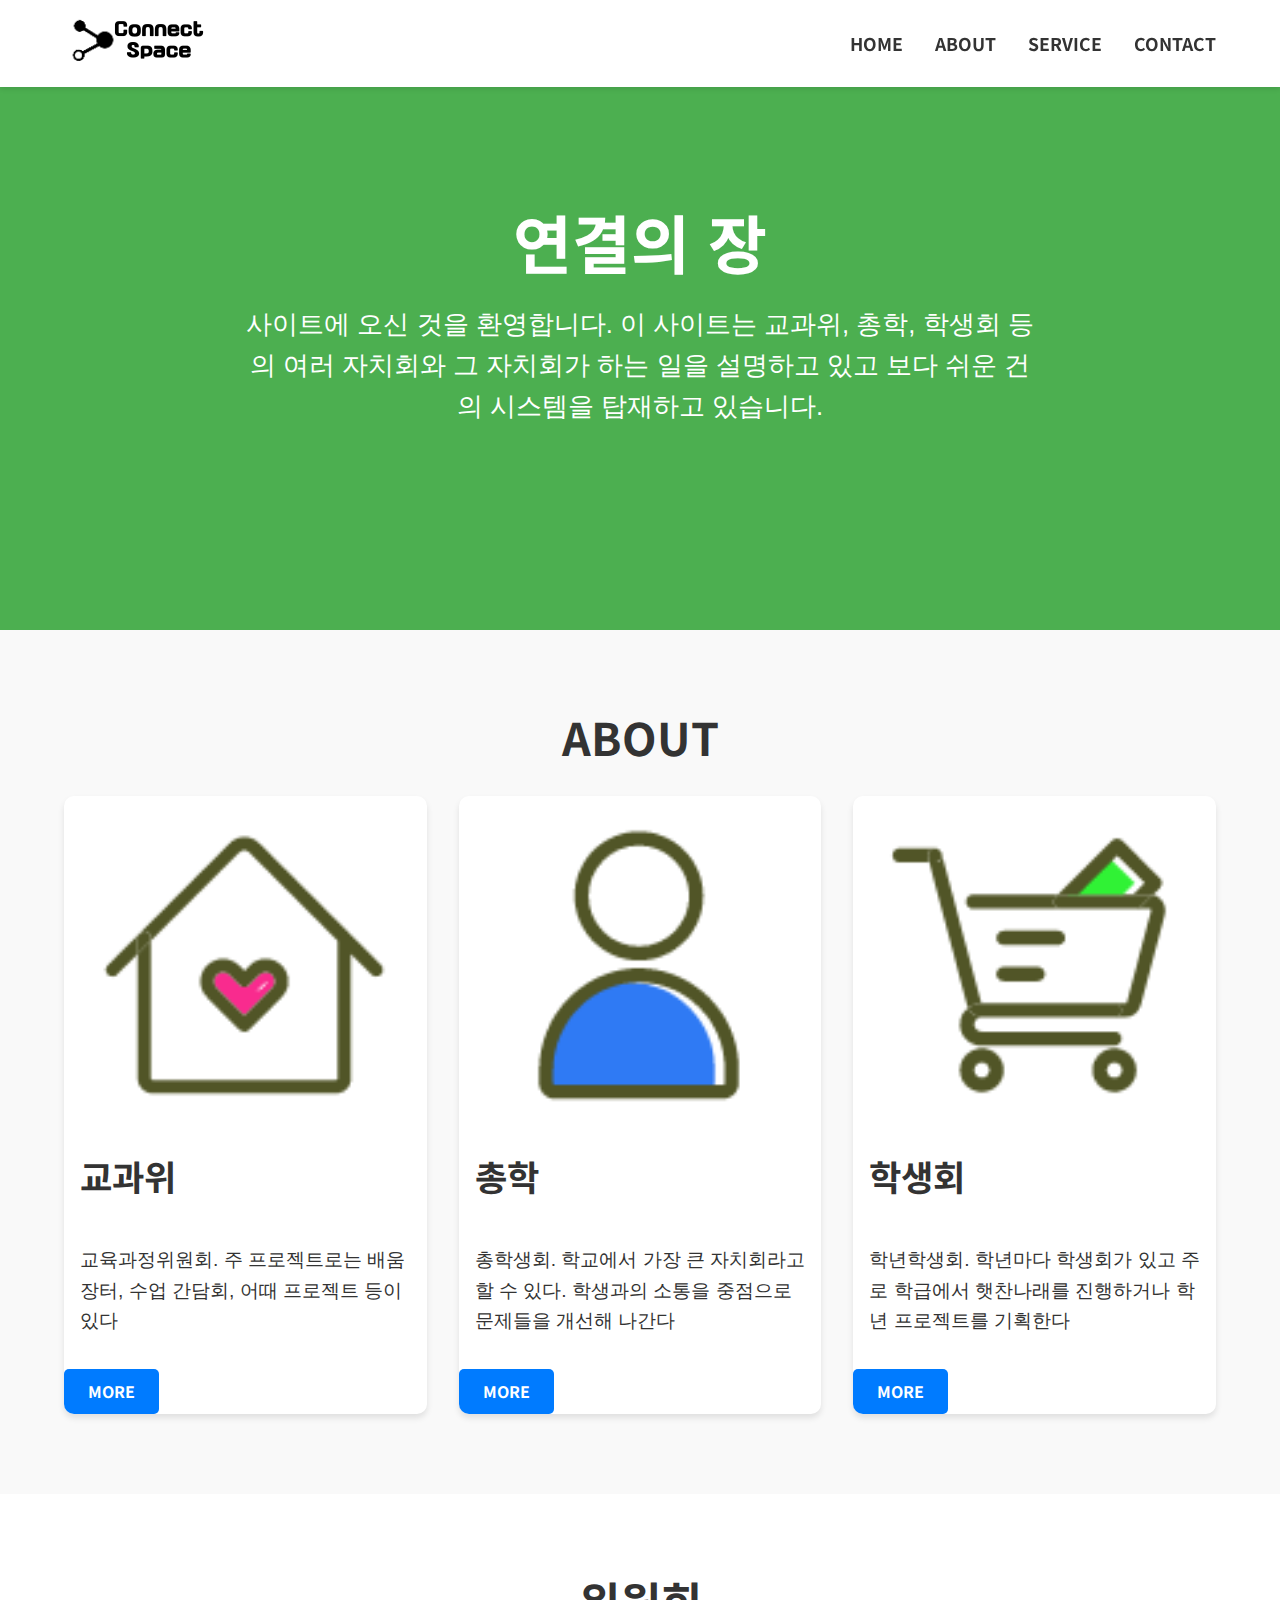
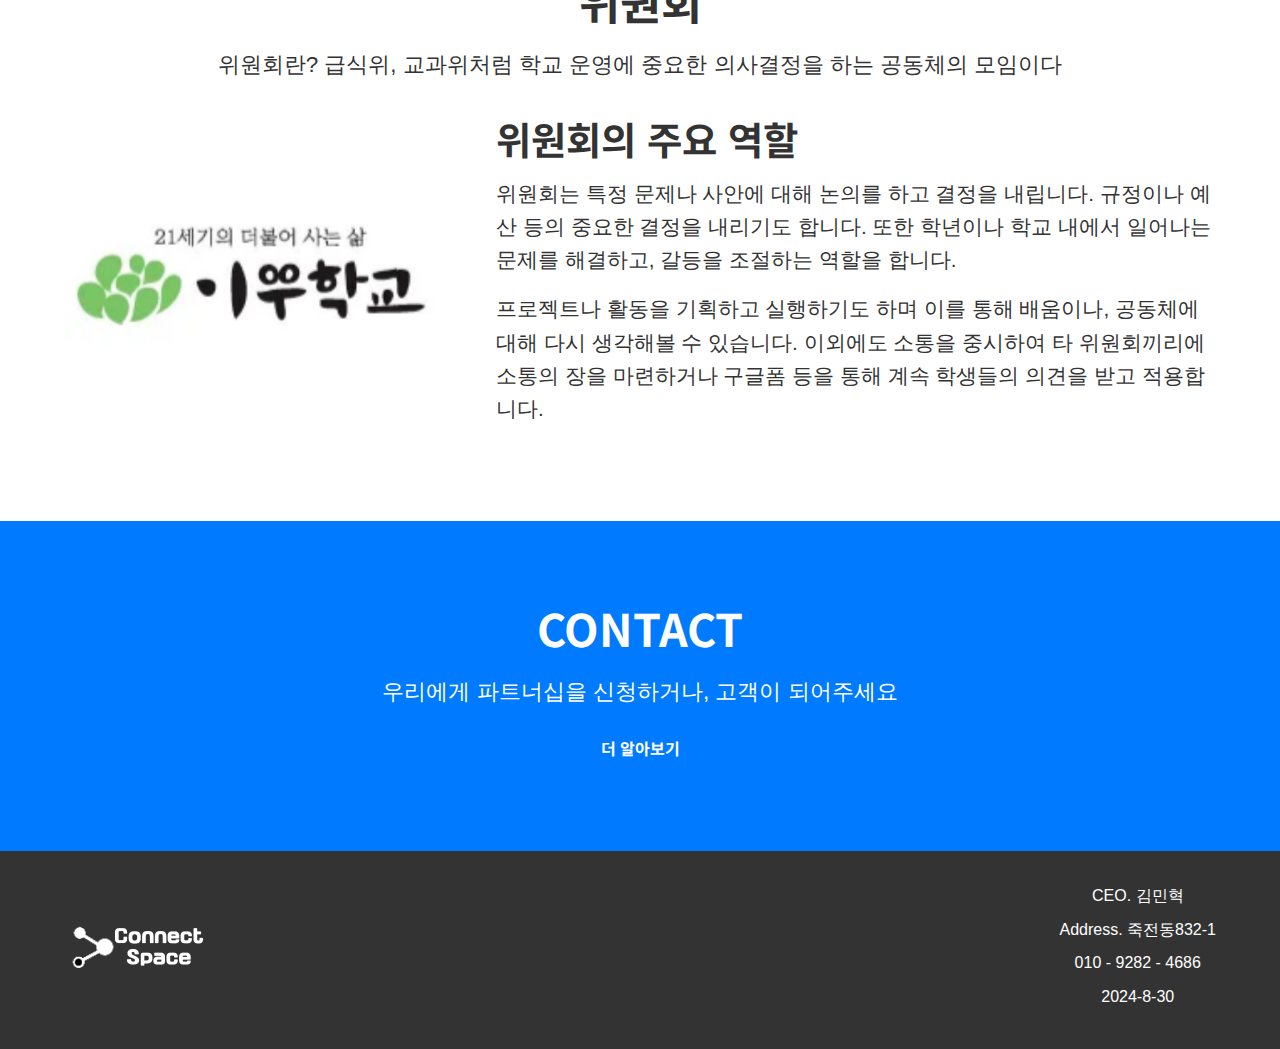
==== commit 63decd7e: "Add files via upload" ====
--- a/design.index.html
+++ b/design.index.html
@@ -46,19 +46,19 @@
             <img src="image/icon2.png" alt="교과위">
             <h3>교과위</h3>
             <p>교육과정위원회. 주 프로젝트로는 배움장터, 수업 간담회, 어때 프로젝트 등이 있다</p>
-            <a href="#" class="btn">MORE</a>
+            <a href="http://34.64.252.7:6700/" class="btn">MORE</a>
           </div>
           <div class="card">
             <img src="image/icon0.png" alt="총학">
             <h3>총학</h3>
             <p>총학생회. 학교에서 가장 큰 자치회라고 할 수 있다. 학생과의 소통을 중점으로 문제들을 개선해 나간다</p>
-            <a href="#" class="btn">MORE</a>
+            <a href="http://34.64.252.7:6700/" class="btn">MORE</a>
           </div>
           <div class="card">
             <img src="image/icon1.png" alt="학생회">
             <h3>학생회</h3>
             <p>학년학생회. 학년마다 학생회가 있고 주로 학급에서 햇찬나래를 진행하거나 학년 프로젝트를 기획한다</p>
-            <a href="#" class="btn">MORE</a>
+            <a href="http://34.64.252.7:6700/" class="btn">MORE</a>
           </div>
         </div>
       </div>
